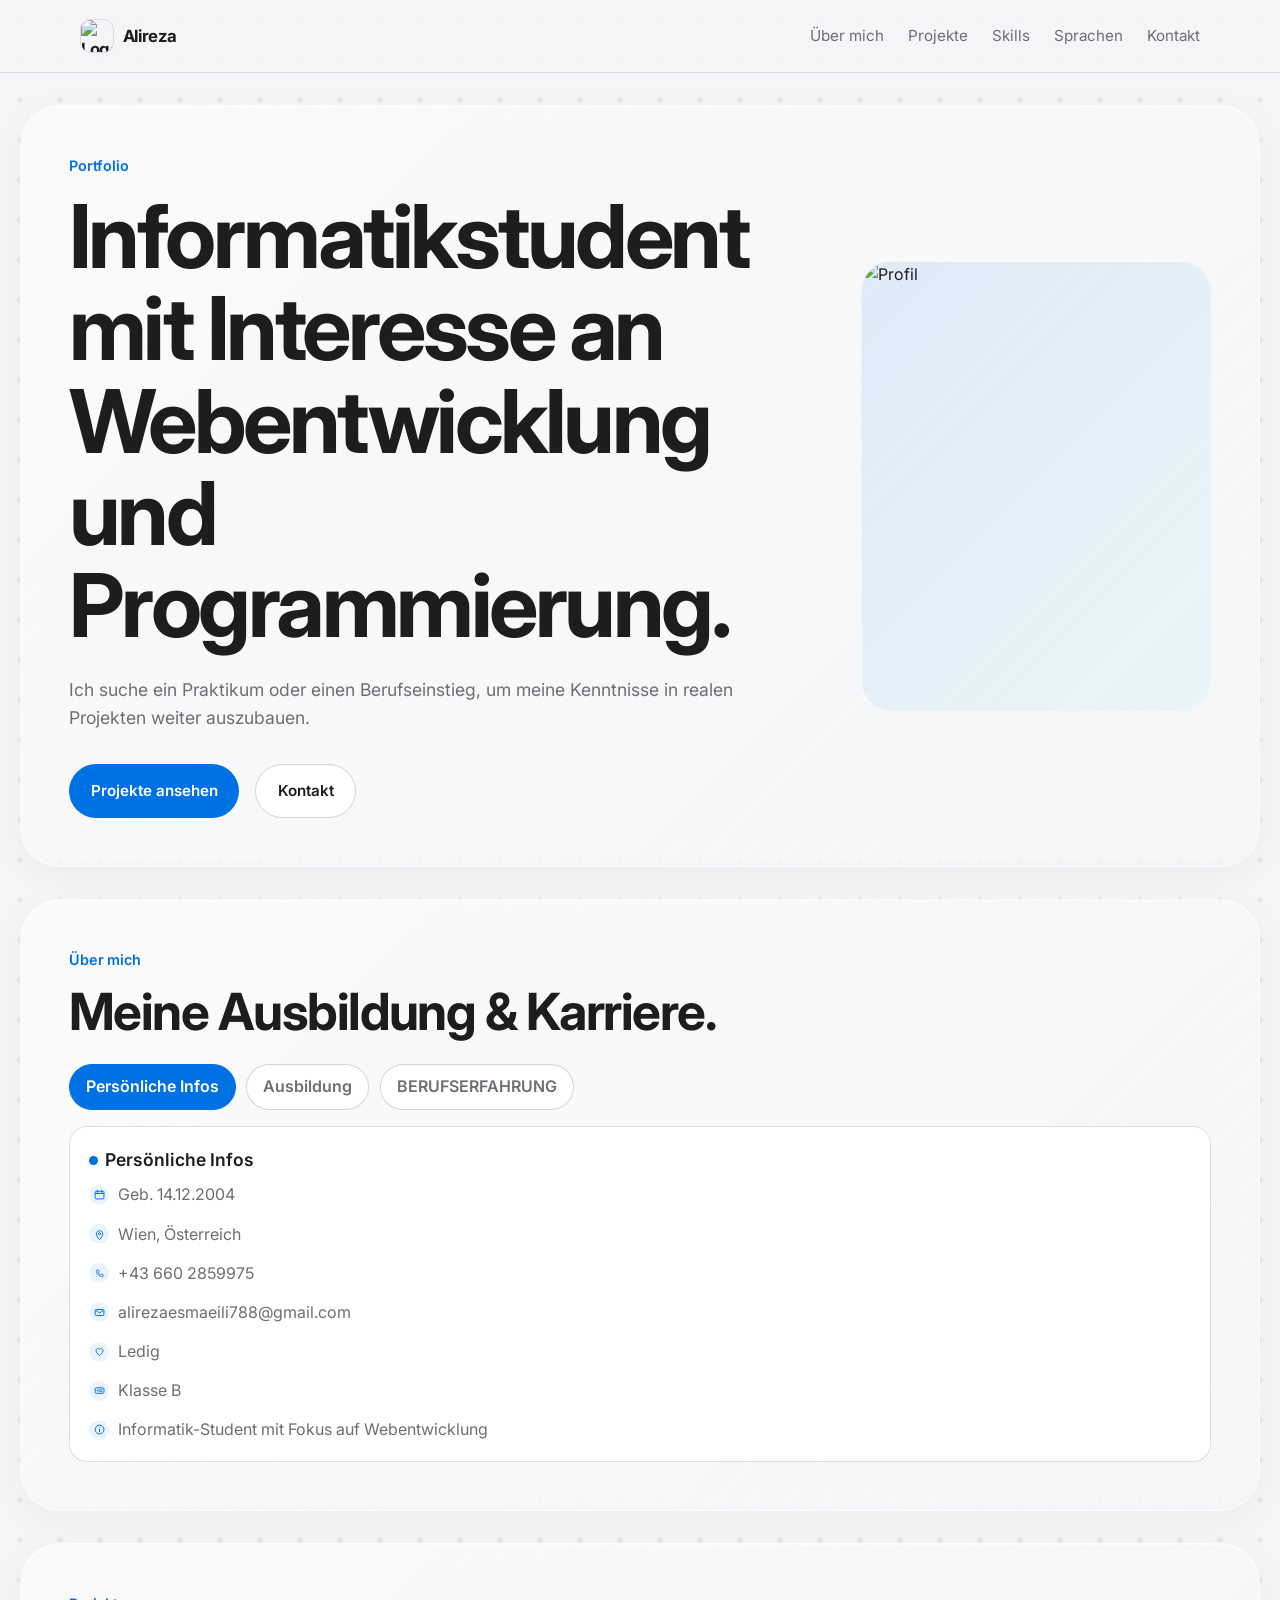
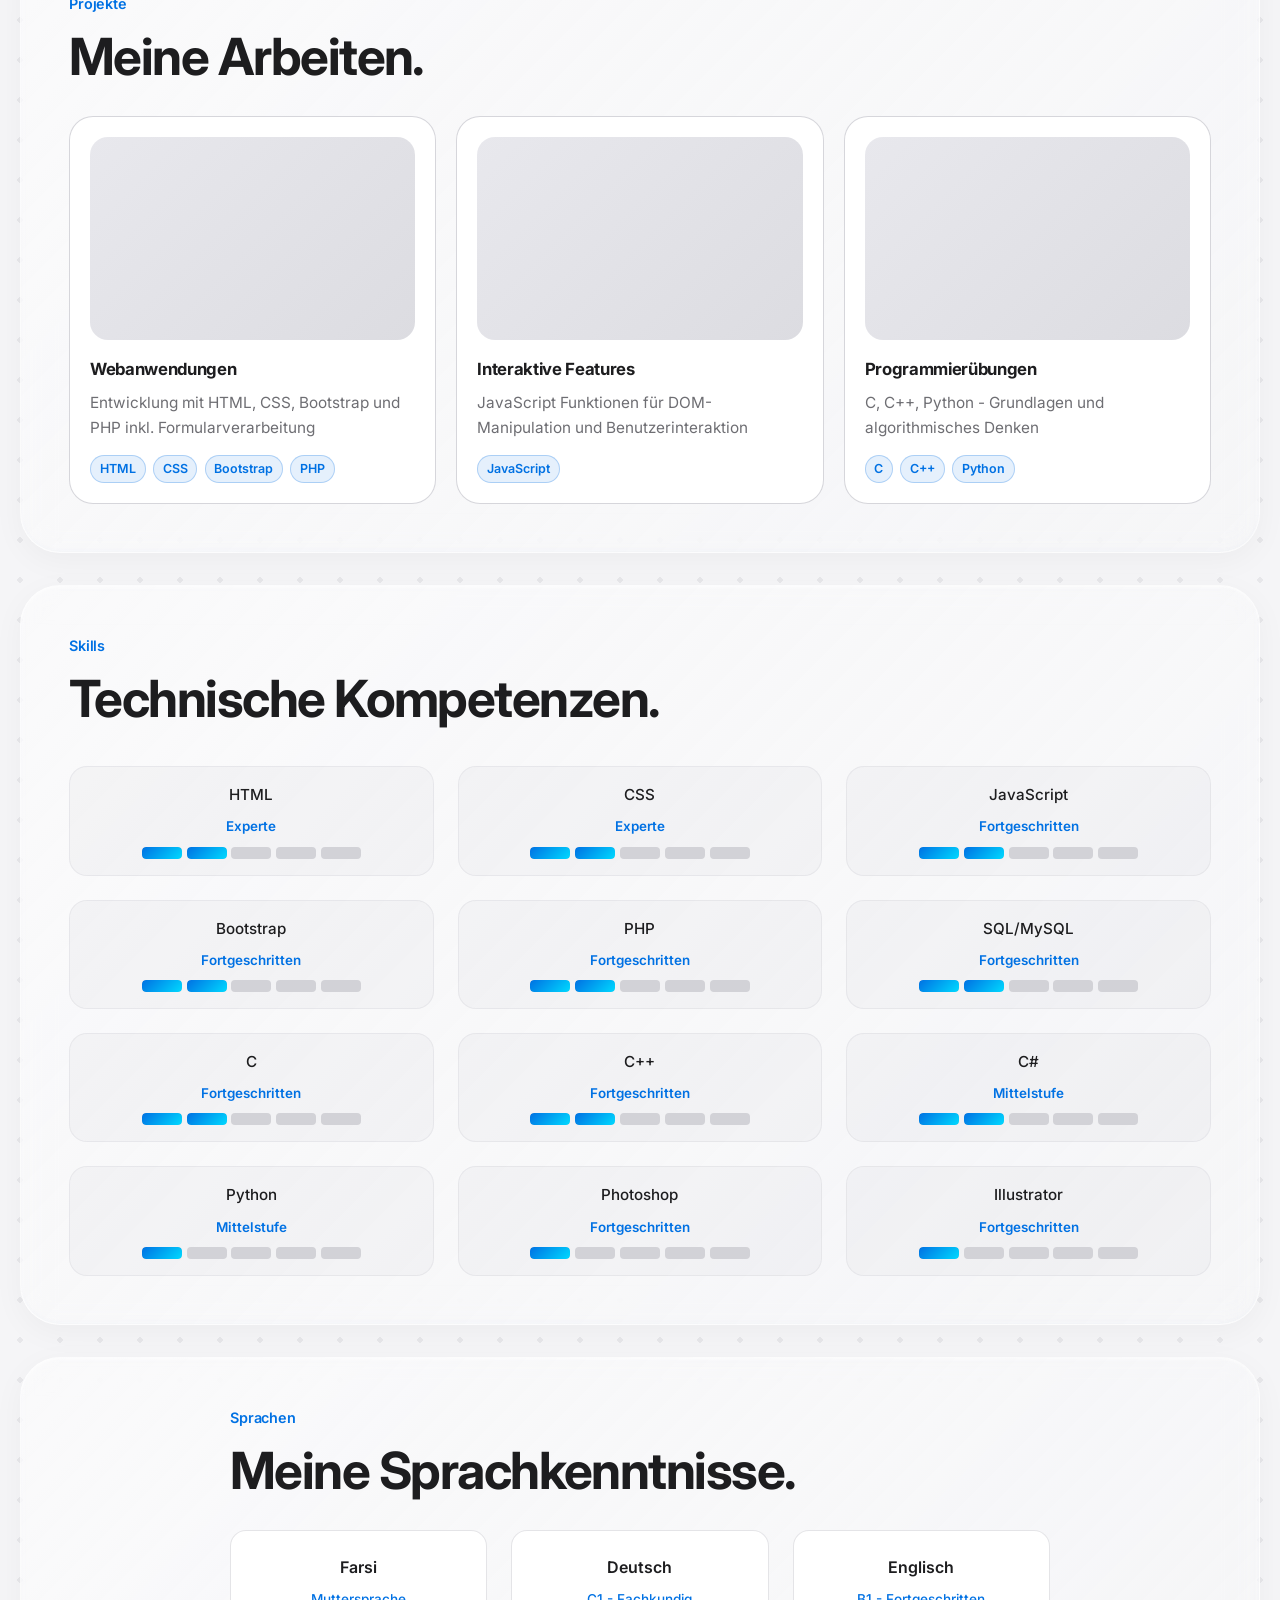
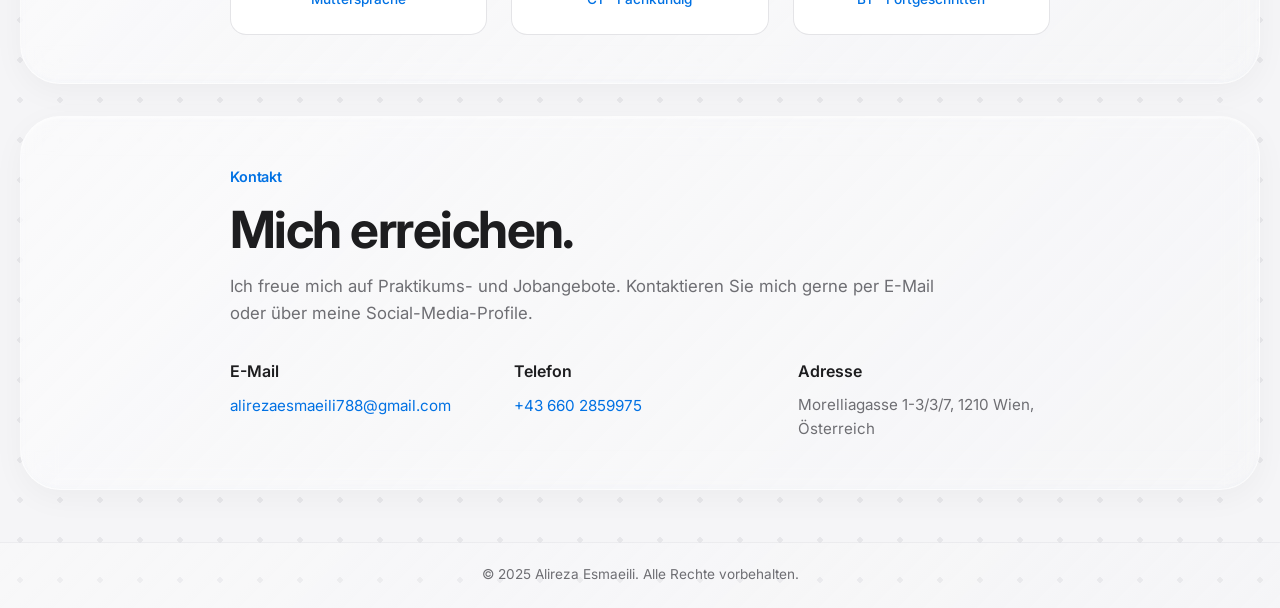
==== admin.html @ b4281d5d "Add files via upload" ====
<!DOCTYPE html>
<html lang="de">
<head>
  <meta charset="UTF-8">
  <meta name="viewport" content="width=device-width, initial-scale=1.0">
  <title>Portfolio Admin</title>
  <link rel="preconnect" href="https://fonts.googleapis.com">
  <link rel="preconnect" href="https://fonts.gstatic.com" crossorigin>
  <link href="https://fonts.googleapis.com/css2?family=Inter:wght@400;500;600;700;800&display=swap" rel="stylesheet">
  <link rel="stylesheet" href="admin.css">
</head>
<body>
  <main class="admin-page">
    <div class="admin-header">
      <h1>Portfolio Admin</h1>
      <p>Hier kannst du deine Daten, Skills und Inhalte ändern.</p>
      <div class="admin-actions-top">
        <a class="button button-secondary" href="Index.html">Zur Portfolio-Seite</a>
      </div>
    </div>

    <form id="admin-form" class="admin-form">
      <section class="card">
        <h2>Basisdaten</h2>
        <div class="grid-2">
          <label>
            Name/Logo
            <input type="text" id="profileName" required>
          </label>
          <label>
            Hero Titel
            <input type="text" id="heroTitle" required>
          </label>
        </div>
        <label>
          Hero Text
          <textarea id="heroText" rows="3" required></textarea>
        </label>
        <div class="logo-upload-box">
          <label>
            Logo/Profilbild hochladen
            <input type="file" id="heroImageUpload" accept="image/*">
          </label>
          <div class="logo-preview-wrap">
            <img id="heroImagePreview" alt="Logo Vorschau" class="logo-preview" src="images/ali.png">
            <button type="button" class="button button-secondary" id="remove-hero-image">Bild entfernen</button>
          </div>
        </div>
      </section>

      <section class="card">
        <h2>Über mich - Ausbildung</h2>
        <div class="entry-manager">
          <div class="entry-form">
            <div class="grid-2">
              <label>
                Titel
                <input type="text" id="educationTitle" placeholder="z. B. Bachelorstudium Informatik">
              </label>
              <label>
                Datum
                <input type="text" id="educationDate" placeholder="z. B. 09/2025 - heute">
              </label>
            </div>
            <label>
              Beschreibung
              <textarea id="educationDescription" rows="3" placeholder="Beschreibung der Ausbildung"></textarea>
            </label>
            <button type="button" class="button button-primary" id="add-education-btn">Ausbildung hinzufügen</button>
          </div>
          <div id="educationList" class="entry-list"></div>
        </div>
      </section>

      <section class="card">
        <h2>Über mich - Karriere</h2>
        <div class="entry-manager">
          <div class="entry-form">
            <div class="grid-2">
              <label>
                Position/Titel
                <input type="text" id="careerTitle" placeholder="z. B. Grafikdesigner">
              </label>
              <label>
                Unternehmen
                <input type="text" id="careerCompany" placeholder="z. B. Igel Apotheke, Wien">
              </label>
            </div>
            <label>
              Datum
              <input type="text" id="careerDate" placeholder="z. B. 05/2025 - 11/2025">
            </label>
            <label>
              Beschreibung
              <textarea id="careerDescription" rows="3" placeholder="Beschreibung der Tätigkeit"></textarea>
            </label>
            <button type="button" class="button button-primary" id="add-career-btn">Job hinzufügen</button>
          </div>
          <div id="careerList" class="entry-list"></div>
        </div>
      </section>

      <section class="card">
        <h2>Über mich - Persönliche Infos</h2>
        <div class="entry-manager">
          <div class="entry-form">
            <div class="grid-2">
              <label>
                Feld
                <select id="personalInfoType">
                  <option value="birthDate">Geburtsdatum</option>
                  <option value="location">Ort/Stadt</option>
                  <option value="phoneNumber">Telefonnummer</option>
                  <option value="email">E-Mail</option>
                  <option value="maritalStatus">Familienstand</option>
                  <option value="drivingLicense">Führerschein</option>
                  <option value="additionalInfo">Zusätzliche Info</option>
                </select>
              </label>
              <label>
                Wert
                <input type="text" id="personalInfoValue" placeholder="z. B. 28.03.2003">
              </label>
            </div>
            <button type="button" class="button button-primary" id="add-personal-info-btn">Info hinzufügen</button>
          </div>
          <div id="personalInfoList" class="entry-list"></div>
        </div>
      </section>

      <section class="card">
        <h2>Projekte</h2>
        <div class="entry-manager">
          <div class="entry-form">
            <label>
              Titel
              <input type="text" id="projectTitle" placeholder="z. B. Webanwendungen">
            </label>
            <label>
              Beschreibung
              <textarea id="projectDescription" rows="3" placeholder="Beschreibung des Projekts"></textarea>
            </label>
            <label>
              Tags (Sprachen, mit Komma trennen)
              <input type="text" id="projectTags" placeholder="z. B. HTML, CSS, JavaScript">
            </label>
            <label>
              Projekt Link
              <input type="text" id="projectLink" placeholder="z. B. https://github.com/dein-projekt">
            </label>
            <div class="logo-upload-box">
              <label>
                Projektbild hochladen
                <input type="file" id="projectImageUpload" accept="image/*">
              </label>
              <div class="logo-preview-wrap">
                <img id="projectImagePreview" alt="Projektbild Vorschau" class="logo-preview project-preview-image" src="">
                <button type="button" class="button button-secondary" id="remove-project-image">Bild entfernen</button>
              </div>
            </div>
            <button type="button" class="button button-primary" id="add-project-btn">Projekt hinzufügen</button>
          </div>
          <div id="projectsList" class="entry-list"></div>
        </div>
      </section>

      <section class="card">
        <h2>Skills</h2>
        <div class="skill-manager">
          <div class="skill-add-form">
            <label>
              Skill Name
              <input type="text" id="skillName" placeholder="z. B. JavaScript">
            </label>
            <label>
              Level (1-5)
              <div class="skill-rating-slider">
                <input type="range" id="skillRating" min="1" max="5" value="3">
                <span id="skillRatingDisplay">3/5</span>
              </div>
            </label>
            <button type="button" class="button button-primary" id="add-skill-btn">Skill hinzufügen</button>
          </div>
          <div id="skillsList" class="skills-list"></div>
        </div>
        <textarea id="skills" style="display:none;"></textarea>
      </section>

      <section class="card">
        <h2>Sprachen</h2>
        <p class="hint">Eine Zeile = eine Sprache. Format: Sprache | Niveau</p>
        <textarea id="languages" rows="5" required></textarea>
      </section>

      <section class="card">
        <h2>Kontakt</h2>
        <label>
          Kontakttext
          <textarea id="contactIntro" rows="3" required></textarea>
        </label>
        <div class="grid-3">
          <label>
            E-Mail
            <input type="email" id="contactEmail" required>
          </label>
          <label>
            Telefon
            <input type="text" id="contactPhone" required>
          </label>
          <label>
            Stadt (Footer)
            <input type="text" id="footerCity" required>
          </label>
        </div>
        <label>
          Adresse
          <input type="text" id="contactAddress" required>
        </label>
      </section>

      <section class="card">
        <h2>Footer</h2>
        <div class="grid-2">
          <label>
            Voller Name
            <input type="text" id="footerFullName" required>
          </label>
          <label>
            Geburtsdatum-Text
            <input type="text" id="footerBirthDate" required>
          </label>
        </div>
        <label>
          Beschreibung
          <textarea id="footerDescription" rows="3" required></textarea>
        </label>
        <label>
          Copyright-Jahr
          <input type="text" id="footerYear" required>
        </label>
      </section>

      <div class="bottom-actions">
        <button type="submit" class="button button-primary">Speichern</button>
        <button type="button" class="button button-secondary" id="reset-defaults">Auf Standard zurücksetzen</button>
      </div>
      <p id="status" class="status" aria-live="polite"></p>
    </form>
  </main>

  <script src="portfolio-data.js"></script>
  <script src="admin.js"></script>
</body>
</html>
---- admin.css ----
:root {
  --bg: #f5f5f7;
  --surface: #ffffff;
  --text: #1d1d1f;
  --text-soft: #6e6e73;
  --line: #d2d2d7;
  --accent: #0071e3;
  --accent-hover: #005bb5;
  --radius: 20px;
}

* {
  box-sizing: border-box;
}

body {
  margin: 0;
  font-family: 'Inter', sans-serif;
  background: var(--bg);
  color: var(--text);
}

.admin-page {
  width: min(980px, calc(100% - 2rem));
  margin: 2rem auto 3rem;
}

.admin-header {
  background: var(--surface);
  border: 1px solid var(--line);
  border-radius: var(--radius);
  padding: 1.4rem;
  margin-bottom: 1rem;
}

.admin-header h1 {
  margin: 0;
  font-size: 1.7rem;
}

.admin-header p {
  margin: 0.45rem 0 0;
  color: var(--text-soft);
}

.admin-actions-top {
  margin-top: 1rem;
}

.admin-form {
  display: grid;
  gap: 1rem;
}

.card {
  background: var(--surface);
  border: 1px solid var(--line);
  border-radius: var(--radius);
  padding: 1.2rem;
  display: grid;
  gap: 0.9rem;
}

.card h2 {
  margin: 0;
  font-size: 1.1rem;
}

.hint {
  margin: 0;
  color: var(--text-soft);
  font-size: 0.9rem;
}

label {
  display: grid;
  gap: 0.35rem;
  font-size: 0.92rem;
  font-weight: 600;
}

input,
select,
textarea {
  border: 1px solid var(--line);
  border-radius: 12px;
  padding: 0.72rem 0.8rem;
  font: inherit;
  color: var(--text);
  background: #fff;
}

textarea {
  resize: vertical;
}

.grid-2,
.grid-3 {
  display: grid;
  gap: 0.8rem;
}

.grid-2 {
  grid-template-columns: repeat(2, 1fr);
}

.grid-3 {
  grid-template-columns: repeat(3, 1fr);
}

.button {
  display: inline-flex;
  align-items: center;
  justify-content: center;
  min-height: 44px;
  padding: 0.7rem 1.1rem;
  border-radius: 999px;
  font-size: 0.92rem;
  font-weight: 600;
  border: 1px solid transparent;
  cursor: pointer;
  text-decoration: none;
}

.button-primary {
  background: var(--accent);
  color: #fff;
}

.button-primary:hover {
  background: var(--accent-hover);
}

.button-secondary {
  background: #fff;
  border-color: var(--line);
  color: var(--text);
}

.bottom-actions {
  display: flex;
  flex-wrap: wrap;
  gap: 0.7rem;
  position: sticky;
  bottom: 0;
  background: var(--bg);
  padding: 0.9rem 0 0.7rem;
  z-index: 20;
  border-top: 1px solid var(--line);
  margin-top: 0.3rem;
}

.status {
  margin: 0;
  color: var(--accent);
  font-weight: 600;
  min-height: 1.3rem;
}

.logo-upload-box {
  display: grid;
  gap: 0.8rem;
}

.logo-preview-wrap {
  display: flex;
  align-items: center;
  gap: 0.8rem;
  flex-wrap: wrap;
}

.logo-preview {
  width: 90px;
  height: 90px;
  border-radius: 14px;
  border: 1px solid var(--line);
  object-fit: cover;
  background: #fff;
}

.project-preview-image {
  display: none;
}

.project-preview-image.has-image {
  display: block;
}

.entry-item-project-thumb {
  width: 72px;
  height: 50px;
  border-radius: 10px;
  object-fit: cover;
  border: 1px solid var(--line);
  background: #fff;
}

.entry-tags {
  display: flex;
  flex-wrap: wrap;
  gap: 0.45rem;
}

.entry-tag {
  background: rgba(0, 113, 227, 0.1);
  color: var(--accent);
  border: 1px solid rgba(0, 113, 227, 0.22);
  padding: 0.2rem 0.58rem;
  border-radius: 999px;
  font-size: 0.78rem;
  font-weight: 600;
}

.skill-manager {
  display: grid;
  gap: 1.2rem;
}

.skill-add-form {
  display: grid;
  gap: 0.8rem;
  padding: 1rem;
  background: #f9f9fb;
  border-radius: 12px;
  border: 1px solid var(--line);
}

.skill-rating-slider {
  display: flex;
  align-items: center;
  gap: 0.6rem;
}

.skill-rating-slider input[type="range"] {
  flex: 1;
  min-width: 100px;
  padding: 0;
  height: 6px;
  border: none;
  border-radius: 3px;
  background: linear-gradient(
    to right,
    var(--line) 0%,
    var(--line) calc(var(--value, 0) * 20%),
    var(--accent) calc(var(--value, 0) * 20%),
    var(--accent) 100%
  );
  -webkit-appearance: none;
  appearance: none;
}

.skill-rating-slider input[type="range"]::-webkit-slider-thumb {
  -webkit-appearance: none;
  appearance: none;
  width: 18px;
  height: 18px;
  border-radius: 50%;
  background: var(--accent);
  cursor: pointer;
  border: 2px solid white;
  box-shadow: 0 2px 4px rgba(0, 0, 0, 0.1);
}

.skill-rating-slider input[type="range"]::-moz-range-thumb {
  width: 18px;
  height: 18px;
  border-radius: 50%;
  background: var(--accent);
  cursor: pointer;
  border: 2px solid white;
  box-shadow: 0 2px 4px rgba(0, 0, 0, 0.1);
}

.skill-rating-slider span {
  min-width: 40px;
  font-weight: 600;
  color: var(--accent);
  font-size: 0.9rem;
}

.skills-list {
  display: grid;
  gap: 0.7rem;
}

.skill-item {
  display: flex;
  align-items: center;
  justify-content: space-between;
  padding: 0.85rem;
  background: #f9f9fb;
  border: 1px solid var(--line);
  border-radius: 9px;
  gap: 0.8rem;
}

.skill-item-info {
  flex: 1;
  display: grid;
  gap: 0.3rem;
}

.skill-item-name {
  font-weight: 600;
  font-size: 0.95rem;
  color: var(--text);
}

.skill-item-rating {
  font-size: 0.85rem;
  color: var(--accent);
  font-weight: 500;
}

.skill-item-actions {
  display: flex;
  gap: 0.5rem;
}

.skill-item-btn {
  padding: 0.5rem 0.75rem;
  font-size: 0.8rem;
  border-radius: 6px;
  background: var(--accent);
  color: white;
  border: none;
  cursor: pointer;
  font-weight: 600;
  transition: background 0.2s;
}

.skill-item-btn:hover {
  background: var(--accent-hover);
}

.skill-item-btn.delete {
  background: #cc2f2f;
}

.skill-item-btn.delete:hover {
  background: #b01f1f;
}

.entry-manager {
  display: grid;
  gap: 1rem;
}

.entry-form {
  display: grid;
  gap: 0.8rem;
  padding: 1rem;
  background: #f9f9fb;
  border: 1px solid var(--line);
  border-radius: 12px;
}

.entry-list {
  display: grid;
  gap: 0.7rem;
}

.entry-item {
  background: #f9f9fb;
  border: 1px solid var(--line);
  border-radius: 9px;
  padding: 0.85rem;
  display: grid;
  gap: 0.5rem;
}

.entry-item-header {
  display: flex;
  justify-content: space-between;
  align-items: flex-start;
  gap: 0.8rem;
}

.entry-item-title {
  font-weight: 600;
  color: var(--text);
}

.entry-item-meta {
  color: var(--accent);
  font-size: 0.85rem;
  font-weight: 500;
}

.entry-item-text {
  color: var(--text-soft);
  font-size: 0.92rem;
  line-height: 1.5;
}

.entry-item-actions {
  display: flex;
  gap: 0.5rem;
}

@media (max-width: 820px) {
  .grid-2,
  .grid-3 {
    grid-template-columns: 1fr;
  }
}
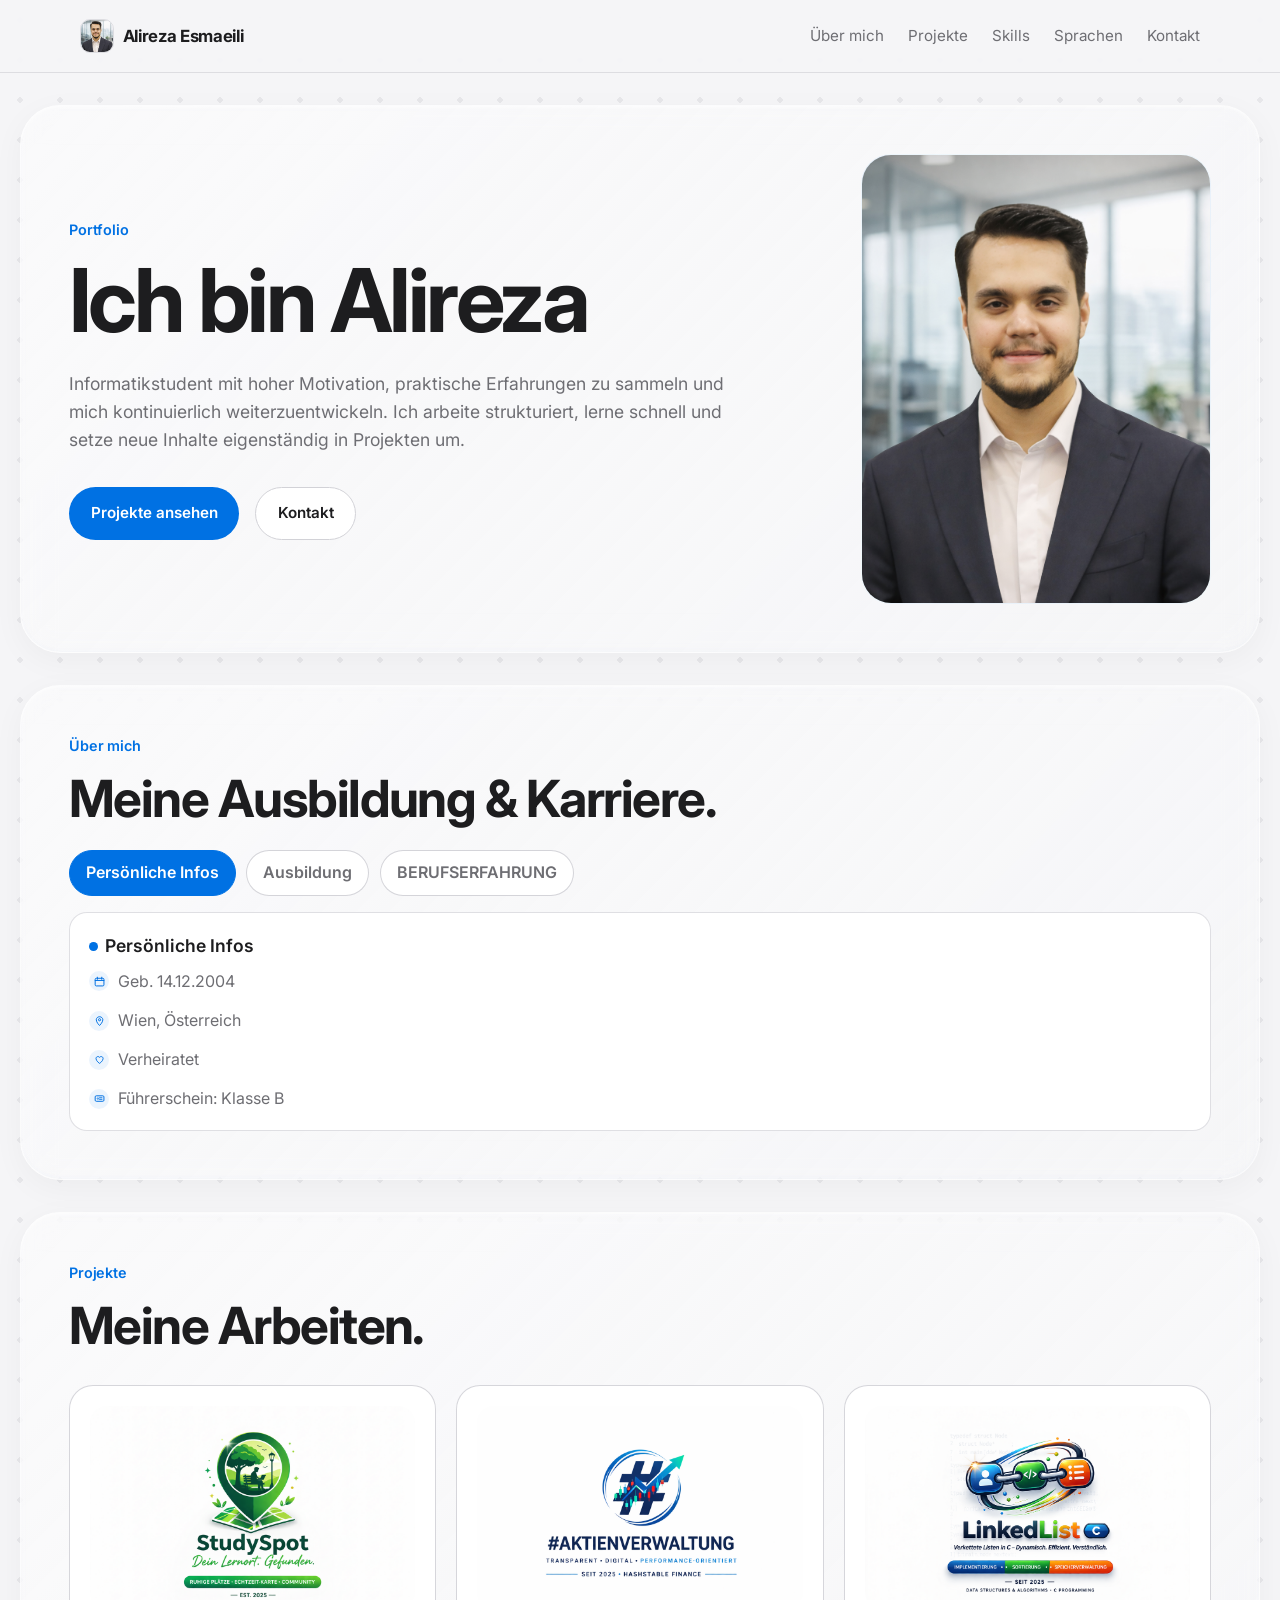
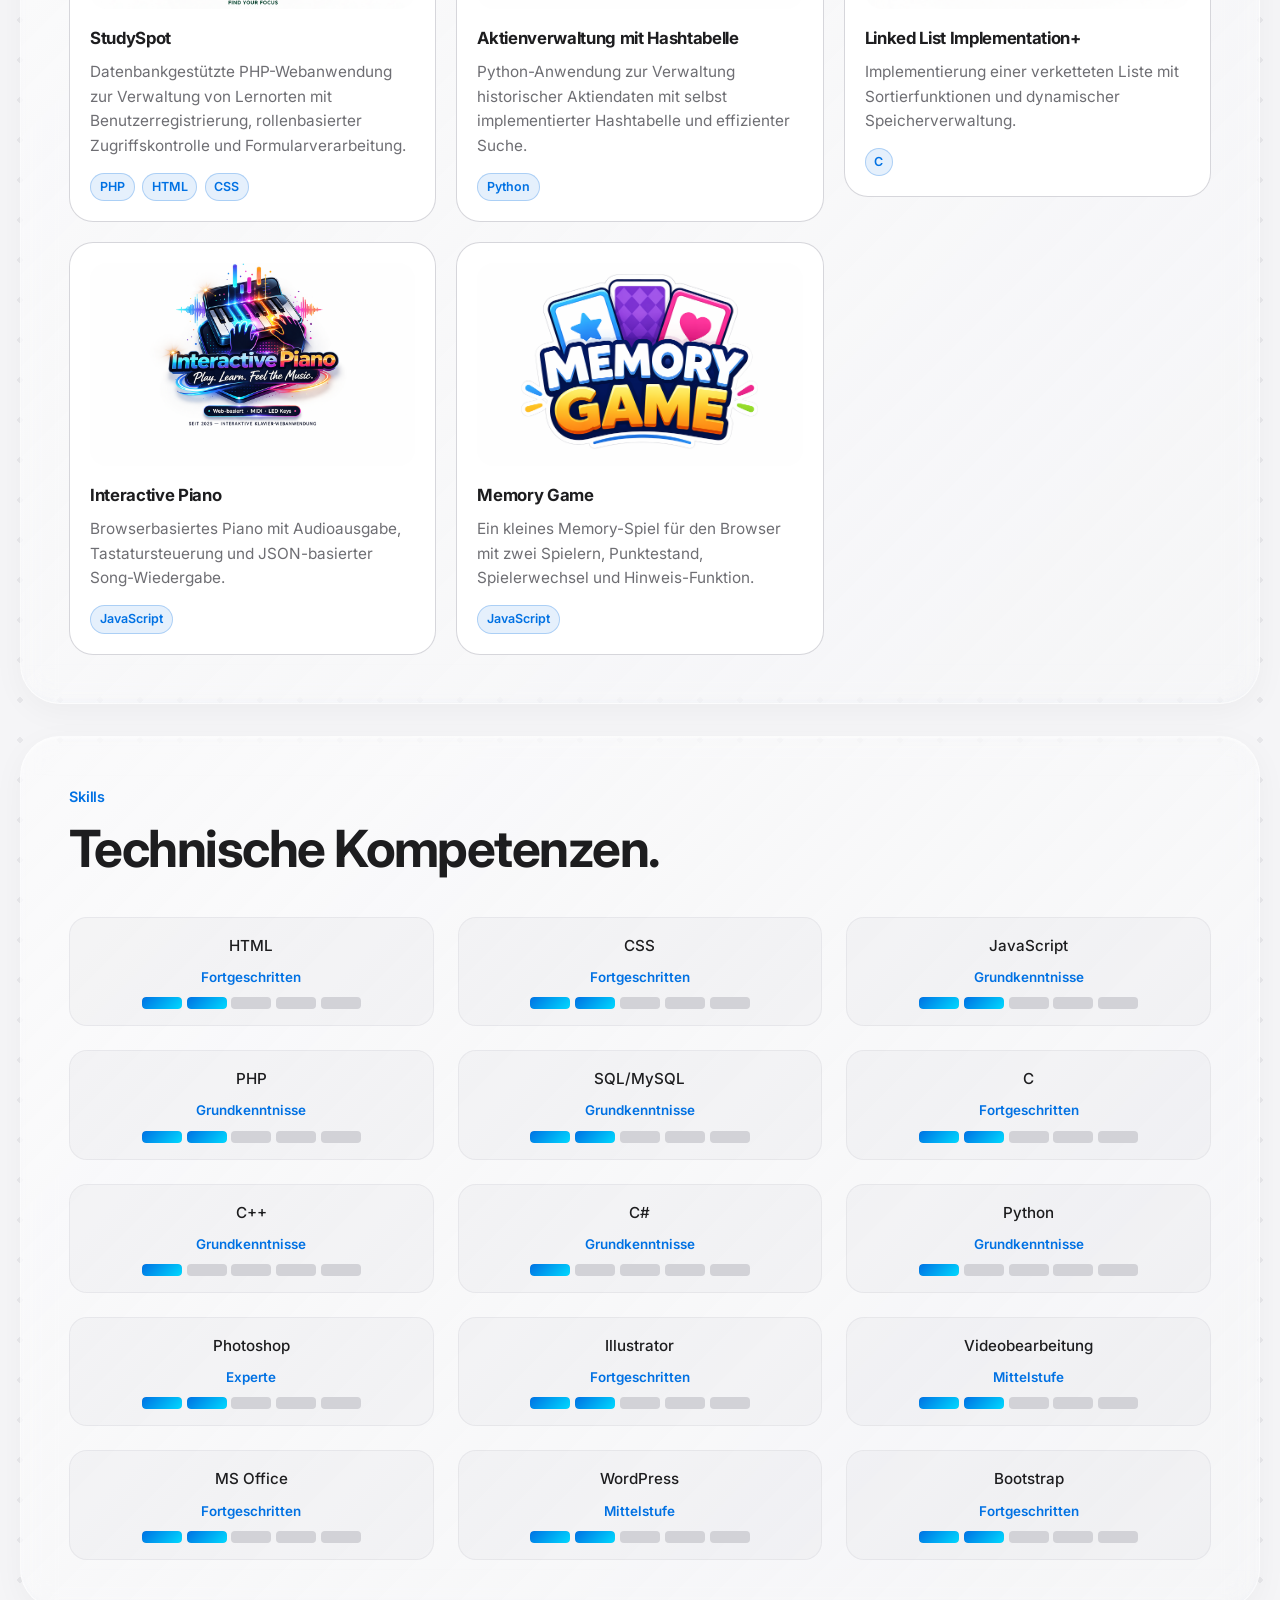
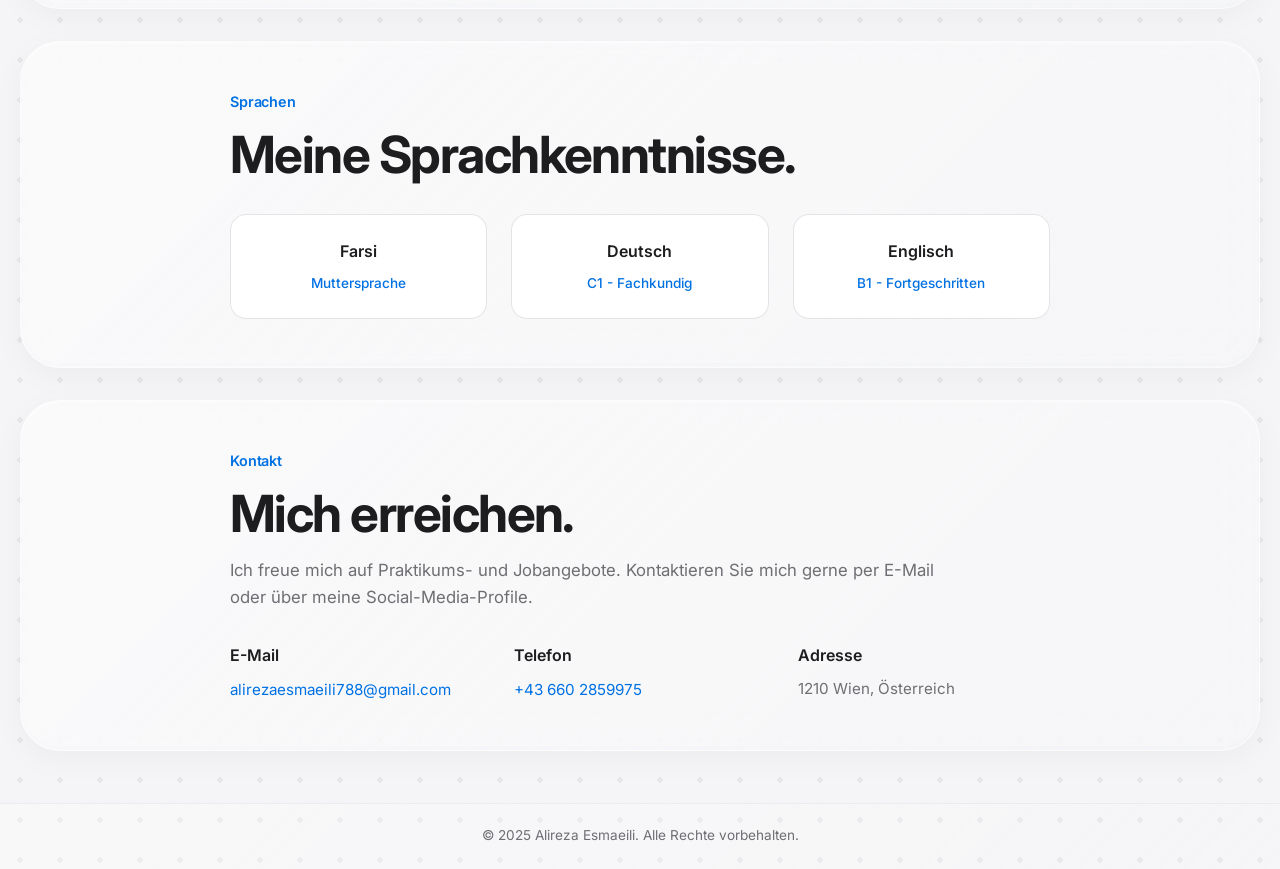
==== commit 098a068f: "Update portfolio site" ====
--- a/admin.html
+++ b/admin.html
@@ -216,6 +216,10 @@
           Adresse
           <input type="text" id="contactAddress" required>
         </label>
+        <label>
+          GitHub
+          <input type="text" id="contactGithub" placeholder="z. B. github.com/deinname oder deinname">
+        </label>
       </section>
 
       <section class="card">
@@ -242,7 +246,10 @@
 
       <div class="bottom-actions">
         <button type="submit" class="button button-primary">Speichern</button>
+        <button type="button" class="button button-secondary" id="export-data">Daten exportieren</button>
+        <button type="button" class="button button-secondary" id="import-data">Daten importieren</button>
         <button type="button" class="button button-secondary" id="reset-defaults">Auf Standard zurücksetzen</button>
+        <input type="file" id="import-data-file" accept="application/json" hidden>
       </div>
       <p id="status" class="status" aria-live="polite"></p>
     </form>
